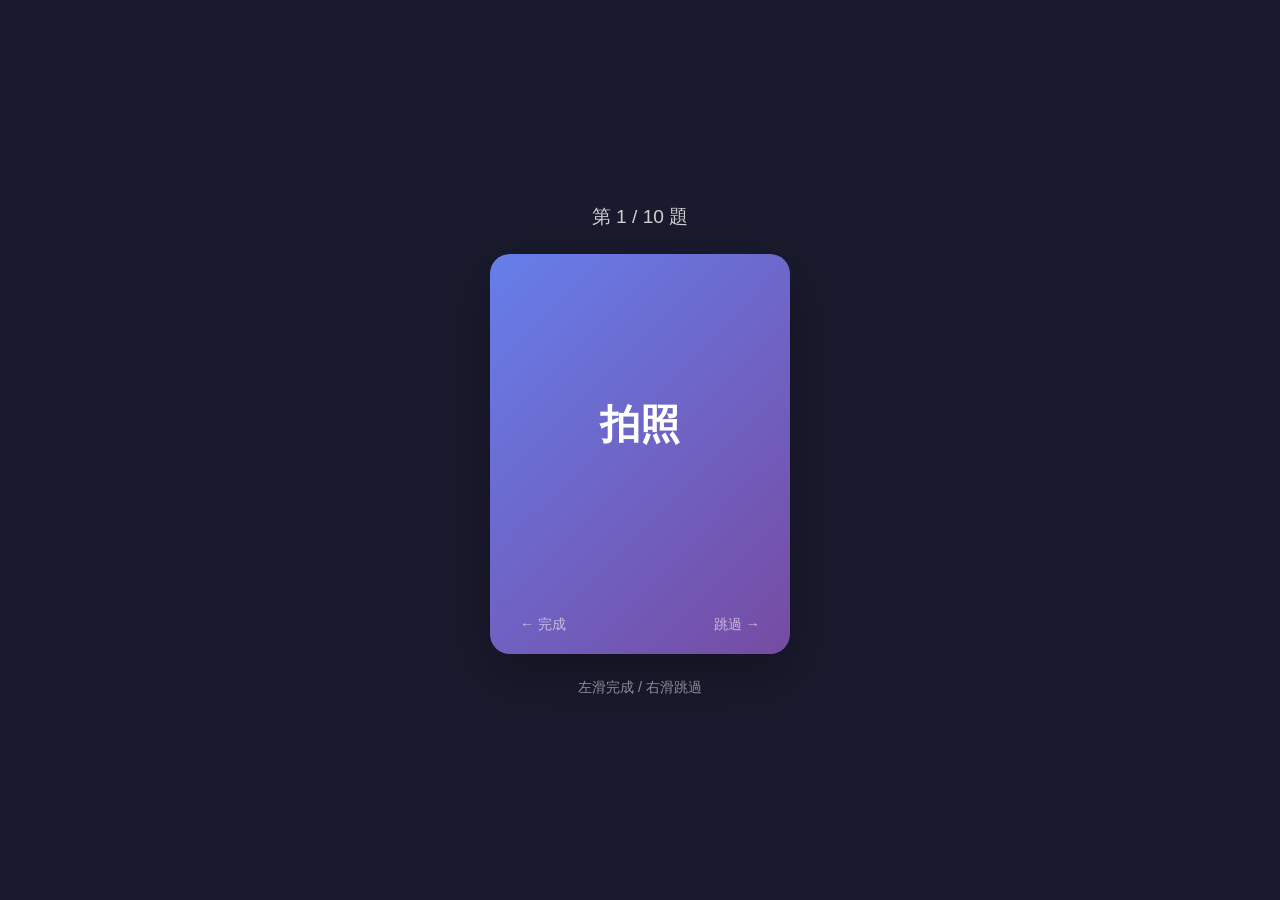
==== index.html @ ccba6222 "build a game" ====
<!DOCTYPE html>
<html lang="zh-TW">
<head>
    <meta charset="UTF-8">
    <meta name="viewport" content="width=device-width, initial-scale=1.0">
    <title>派對猜詞遊戲</title>
    <link rel="stylesheet" href="style.css">
</head>
<body>
    <div id="app">
        <div id="game-screen">
            <div class="progress">第 <span id="current-round">1</span> / 10 題</div>
            <div id="card-container">
                <div id="card">
                    <div class="card-content">
                        <span id="word"></span>
                    </div>
                    <div class="card-hint">
                        <span class="hint-left">← 完成</span>
                        <span class="hint-right">跳過 →</span>
                    </div>
                </div>
            </div>
            <div class="instructions">左滑完成 / 右滑跳過</div>
        </div>

        <div id="result-screen" class="hidden">
            <h1>遊戲結束!</h1>
            <div id="result-list"></div>
            <button id="restart-btn">再玩一次</button>
        </div>
    </div>
    <script src="app.js"></script>
</body>
</html>
---- style.css ----
* {
    margin: 0;
    padding: 0;
    box-sizing: border-box;
}

body {
    font-family: -apple-system, BlinkMacSystemFont, "Segoe UI", Roboto, sans-serif;
    background: #1a1a2e;
    min-height: 100vh;
    display: flex;
    align-items: center;
    justify-content: center;
    overflow: hidden;
    color: #fff;
}

#app {
    width: 100%;
    max-width: 400px;
    padding: 20px;
}

.hidden {
    display: none !important;
}

/* Game Screen */
#game-screen {
    display: flex;
    flex-direction: column;
    align-items: center;
    gap: 24px;
}

.progress {
    font-size: 1.2rem;
    opacity: 0.8;
}

#card-container {
    width: 300px;
    height: 400px;
    perspective: 1000px;
    position: relative;
}

#card {
    width: 100%;
    height: 100%;
    background: linear-gradient(135deg, #667eea, #764ba2);
    border-radius: 20px;
    display: flex;
    flex-direction: column;
    align-items: center;
    justify-content: center;
    box-shadow: 0 20px 60px rgba(0, 0, 0, 0.3);
    cursor: grab;
    user-select: none;
    position: absolute;
    transition: none;
    touch-action: none;
}

#card.animating {
    transition: transform 0.3s ease, opacity 0.3s ease;
}

#card.swipe-left {
    transform: translateX(-150%) rotate(-20deg);
    opacity: 0;
}

#card.swipe-right {
    transform: translateX(150%) rotate(20deg);
    opacity: 0;
}

.card-content {
    flex: 1;
    display: flex;
    align-items: center;
    justify-content: center;
    padding: 20px;
}

#word {
    font-size: 2.5rem;
    font-weight: bold;
    text-align: center;
}

.card-hint {
    display: flex;
    justify-content: space-between;
    width: 100%;
    padding: 20px 30px;
    font-size: 0.9rem;
    opacity: 0.6;
}

.instructions {
    font-size: 0.9rem;
    opacity: 0.5;
}

/* Result Screen */
#result-screen {
    text-align: center;
}

#result-screen h1 {
    font-size: 2rem;
    margin-bottom: 24px;
}

#result-list {
    display: flex;
    flex-direction: column;
    gap: 12px;
    margin-bottom: 30px;
}

.result-item {
    background: rgba(255, 255, 255, 0.1);
    border-radius: 12px;
    padding: 16px;
    display: flex;
    align-items: center;
    justify-content: space-between;
}

.result-item .result-word {
    font-size: 1.1rem;
    font-weight: 600;
}

.result-item .result-info {
    display: flex;
    align-items: center;
    gap: 12px;
    font-size: 0.85rem;
}

.result-item .result-time {
    opacity: 0.7;
}

.result-item .result-status {
    padding: 4px 10px;
    border-radius: 20px;
    font-size: 0.8rem;
    font-weight: 600;
}

.result-status.completed {
    background: #4caf50;
    color: #fff;
}

.result-status.skipped {
    background: #ff9800;
    color: #fff;
}

#restart-btn {
    background: linear-gradient(135deg, #667eea, #764ba2);
    border: none;
    color: #fff;
    font-size: 1.1rem;
    padding: 14px 40px;
    border-radius: 30px;
    cursor: pointer;
    font-weight: 600;
    transition: transform 0.2s;
}

#restart-btn:hover {
    transform: scale(1.05);
}
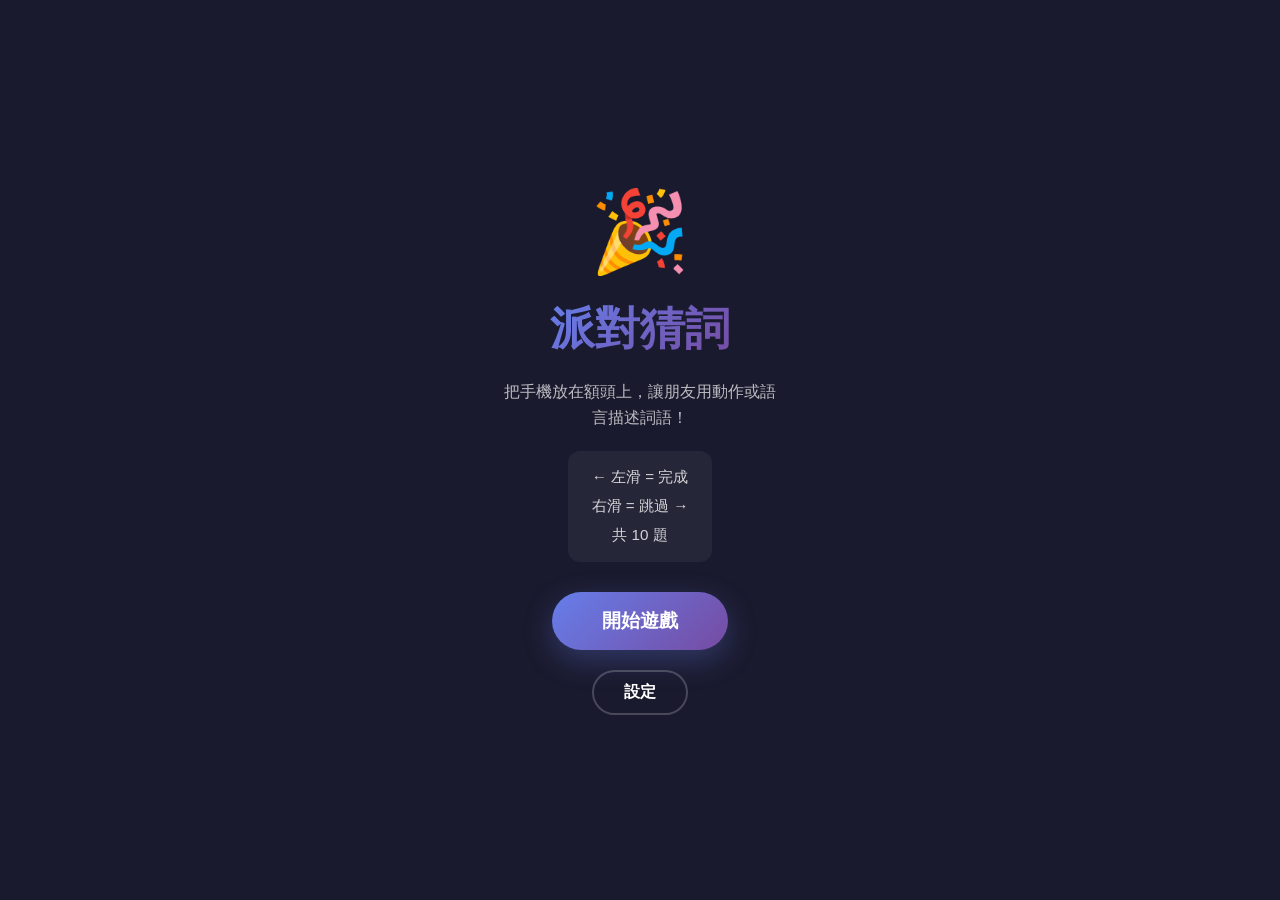
==== commit 87be434b: "feat: create party word-guessing game with swipe cards and settings" ====
--- a/index.html
+++ b/index.html
@@ -8,8 +8,68 @@
 </head>
 <body>
     <div id="app">
-        <div id="game-screen">
-            <div class="progress">第 <span id="current-round">1</span> / 10 題</div>
+        <div id="cover-screen">
+            <div class="cover-icon">🎉</div>
+            <h1 class="cover-title">派對猜詞</h1>
+            <p class="cover-desc">把手機放在額頭上，讓朋友用動作或語言描述詞語！</p>
+            <div class="cover-rules">
+                <div class="rule">← 左滑 = 完成</div>
+                <div class="rule">右滑 = 跳過 →</div>
+                <div class="rule">共 10 題</div>
+            </div>
+            <button id="start-btn">開始遊戲</button>
+            <button id="settings-btn">設定</button>
+        </div>
+
+        <div id="settings-screen" class="hidden">
+            <h2 class="settings-title">遊戲設定</h2>
+
+            <div class="setting-group">
+                <label class="setting-label">結束模式</label>
+                <div class="toggle-group">
+                    <button class="toggle-btn active" data-mode="rounds">題數限制</button>
+                    <button class="toggle-btn" data-mode="time">時間限制</button>
+                </div>
+            </div>
+
+            <div class="setting-group" id="rounds-setting">
+                <label class="setting-label">題數</label>
+                <div class="stepper">
+                    <button class="stepper-btn" id="rounds-minus">-</button>
+                    <span id="rounds-value">10</span>
+                    <button class="stepper-btn" id="rounds-plus">+</button>
+                </div>
+            </div>
+
+            <div class="setting-group hidden" id="time-setting">
+                <label class="setting-label">時間（秒）</label>
+                <div class="stepper">
+                    <button class="stepper-btn" id="time-minus">-</button>
+                    <span id="time-value">60</span>
+                    <button class="stepper-btn" id="time-plus">+</button>
+                </div>
+            </div>
+
+            <div class="setting-group">
+                <label class="setting-label">詞語類別</label>
+                <div class="category-grid">
+                    <button class="category-btn active" data-category="action">動作</button>
+                    <button class="category-btn active" data-category="animal">動物</button>
+                    <button class="category-btn active" data-category="food">食物</button>
+                    <button class="category-btn active" data-category="object">物品</button>
+                    <button class="category-btn active" data-category="place">地點</button>
+                    <button class="category-btn active" data-category="person">人物</button>
+                </div>
+            </div>
+
+            <button id="settings-back-btn">確認</button>
+        </div>
+
+        <div id="game-screen" class="hidden">
+            <div class="progress">
+                <span id="progress-text">第 <span id="current-round">1</span> / <span id="total-display">10</span> 題</span>
+                <span id="timer-display" class="hidden"></span>
+            </div>
             <div id="card-container">
                 <div id="card">
                     <div class="card-content">
--- a/style.css
+++ b/style.css
@@ -23,6 +23,215 @@
 
 .hidden {
     display: none !important;
+}
+
+/* Cover Screen */
+#cover-screen {
+    display: flex;
+    flex-direction: column;
+    align-items: center;
+    text-align: center;
+    gap: 20px;
+}
+
+.cover-icon {
+    font-size: 5rem;
+    animation: bounce 2s ease-in-out infinite;
+}
+
+@keyframes bounce {
+    0%, 100% { transform: translateY(0); }
+    50% { transform: translateY(-10px); }
+}
+
+.cover-title {
+    font-size: 2.8rem;
+    font-weight: 800;
+    background: linear-gradient(135deg, #667eea, #764ba2);
+    -webkit-background-clip: text;
+    -webkit-text-fill-color: transparent;
+    background-clip: text;
+}
+
+.cover-desc {
+    font-size: 1rem;
+    opacity: 0.7;
+    line-height: 1.6;
+    max-width: 280px;
+}
+
+.cover-rules {
+    display: flex;
+    flex-direction: column;
+    gap: 8px;
+    background: rgba(255, 255, 255, 0.05);
+    border-radius: 12px;
+    padding: 16px 24px;
+}
+
+.cover-rules .rule {
+    font-size: 0.95rem;
+    opacity: 0.8;
+}
+
+#start-btn {
+    background: linear-gradient(135deg, #667eea, #764ba2);
+    border: none;
+    color: #fff;
+    font-size: 1.2rem;
+    padding: 16px 50px;
+    border-radius: 30px;
+    cursor: pointer;
+    font-weight: 700;
+    margin-top: 10px;
+    transition: transform 0.2s, box-shadow 0.2s;
+    box-shadow: 0 10px 30px rgba(102, 126, 234, 0.3);
+}
+
+#start-btn:hover {
+    transform: scale(1.05);
+    box-shadow: 0 14px 40px rgba(102, 126, 234, 0.4);
+}
+
+/* Settings Button */
+#settings-btn {
+    background: transparent;
+    border: 2px solid rgba(255, 255, 255, 0.2);
+    color: #fff;
+    font-size: 1rem;
+    padding: 10px 30px;
+    border-radius: 30px;
+    cursor: pointer;
+    font-weight: 600;
+    transition: border-color 0.2s, background 0.2s;
+}
+
+#settings-btn:hover {
+    border-color: rgba(255, 255, 255, 0.5);
+    background: rgba(255, 255, 255, 0.05);
+}
+
+/* Settings Screen */
+#settings-screen {
+    display: flex;
+    flex-direction: column;
+    gap: 24px;
+}
+
+.settings-title {
+    font-size: 1.8rem;
+    text-align: center;
+}
+
+.setting-group {
+    display: flex;
+    flex-direction: column;
+    gap: 10px;
+}
+
+.setting-label {
+    font-size: 0.95rem;
+    opacity: 0.7;
+    font-weight: 600;
+}
+
+.toggle-group {
+    display: flex;
+    gap: 8px;
+}
+
+.toggle-btn {
+    flex: 1;
+    padding: 10px 16px;
+    border: 2px solid rgba(255, 255, 255, 0.15);
+    background: transparent;
+    color: #fff;
+    border-radius: 10px;
+    cursor: pointer;
+    font-size: 0.9rem;
+    font-weight: 600;
+    transition: all 0.2s;
+}
+
+.toggle-btn.active {
+    background: linear-gradient(135deg, #667eea, #764ba2);
+    border-color: transparent;
+}
+
+.stepper {
+    display: flex;
+    align-items: center;
+    gap: 16px;
+    justify-content: center;
+}
+
+.stepper-btn {
+    width: 40px;
+    height: 40px;
+    border-radius: 50%;
+    border: 2px solid rgba(255, 255, 255, 0.2);
+    background: transparent;
+    color: #fff;
+    font-size: 1.3rem;
+    cursor: pointer;
+    display: flex;
+    align-items: center;
+    justify-content: center;
+    transition: background 0.2s, border-color 0.2s;
+}
+
+.stepper-btn:hover {
+    background: rgba(255, 255, 255, 0.1);
+    border-color: rgba(255, 255, 255, 0.4);
+}
+
+.stepper span {
+    font-size: 1.5rem;
+    font-weight: 700;
+    min-width: 50px;
+    text-align: center;
+}
+
+.category-grid {
+    display: grid;
+    grid-template-columns: repeat(3, 1fr);
+    gap: 8px;
+}
+
+.category-btn {
+    padding: 10px 8px;
+    border: 2px solid rgba(255, 255, 255, 0.15);
+    background: transparent;
+    color: #fff;
+    border-radius: 10px;
+    cursor: pointer;
+    font-size: 0.85rem;
+    font-weight: 600;
+    transition: all 0.2s;
+    opacity: 0.5;
+}
+
+.category-btn.active {
+    background: linear-gradient(135deg, #667eea, #764ba2);
+    border-color: transparent;
+    opacity: 1;
+}
+
+#settings-back-btn {
+    background: linear-gradient(135deg, #667eea, #764ba2);
+    border: none;
+    color: #fff;
+    font-size: 1.1rem;
+    padding: 14px 40px;
+    border-radius: 30px;
+    cursor: pointer;
+    font-weight: 700;
+    margin-top: 8px;
+    transition: transform 0.2s;
+}
+
+#settings-back-btn:hover {
+    transform: scale(1.05);
 }
 
 /* Game Screen */
@@ -107,11 +316,16 @@
 /* Result Screen */
 #result-screen {
     text-align: center;
+    max-height: 100vh;
+    display: flex;
+    flex-direction: column;
+    padding: 20px 0;
 }
 
 #result-screen h1 {
     font-size: 2rem;
     margin-bottom: 24px;
+    flex-shrink: 0;
 }
 
 #result-list {
@@ -119,6 +333,14 @@
     flex-direction: column;
     gap: 12px;
     margin-bottom: 30px;
+    overflow-y: auto;
+    flex: 1;
+    padding-right: 4px;
+    scrollbar-width: none;
+}
+
+#result-list::-webkit-scrollbar {
+    display: none;
 }
 
 .result-item {
